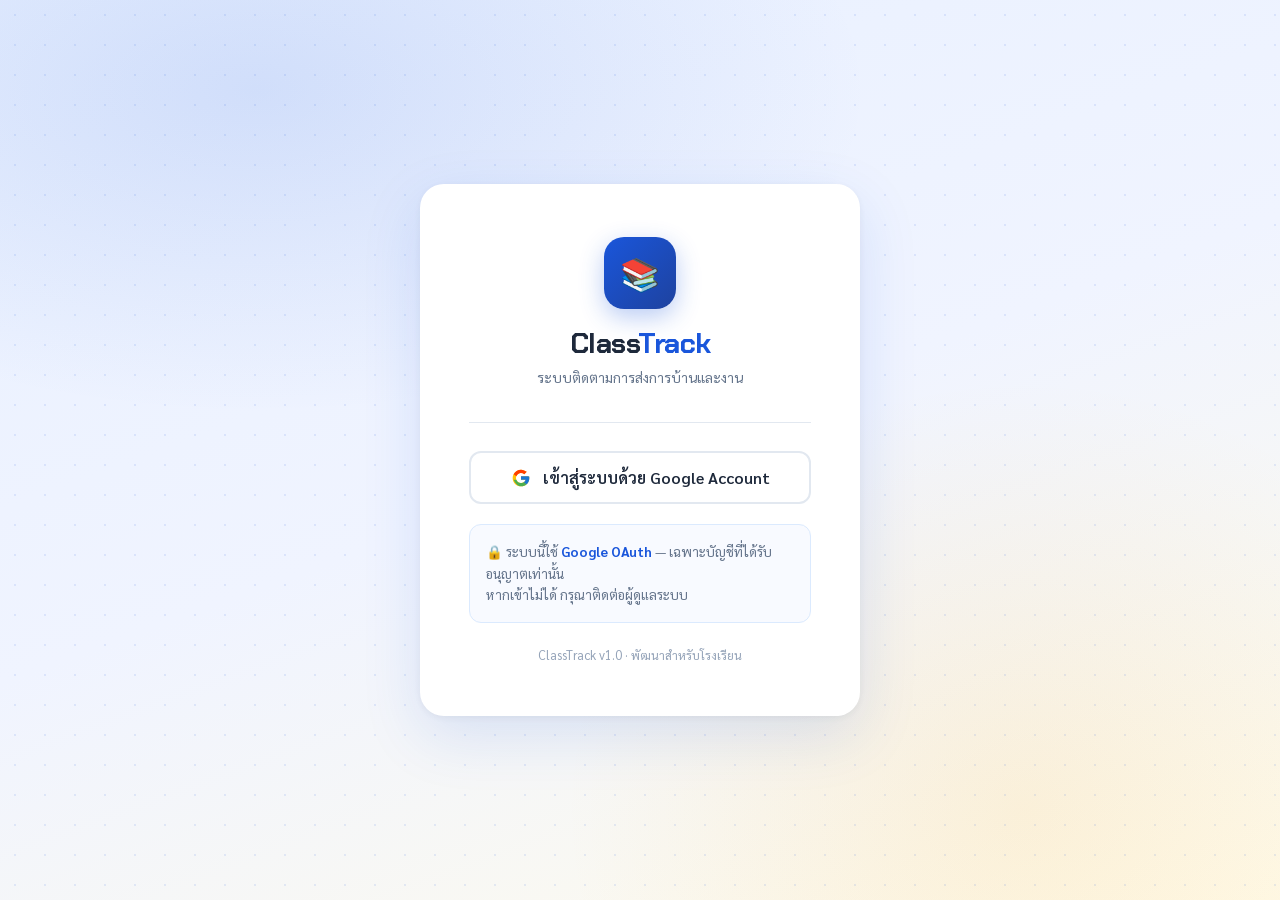
==== pages/assignments.html @ 79a64e8d "Add files via upload" ====
<!DOCTYPE html>
<html lang="th">
<head>
  <meta charset="UTF-8" />
  <meta name="viewport" content="width=device-width, initial-scale=1.0" />
  <title>มอบหมายงาน — ClassTrack</title>
  <link href="https://fonts.googleapis.com/css2?family=Sarabun:wght@300;400;500;600;700&family=Chakra+Petch:wght@500;600;700&display=swap" rel="stylesheet" />
  <link href="https://cdn.jsdelivr.net/npm/bootstrap@5.3.3/dist/css/bootstrap.min.css" rel="stylesheet" />
  <link href="https://cdn.jsdelivr.net/npm/bootstrap-icons@1.11.3/font/bootstrap-icons.css" rel="stylesheet" />
  <link href="../assets/css/main.css" rel="stylesheet" />
</head>
<body>
<nav id="sidebar">
  <div class="sidebar-brand"><span class="brand-icon">📚</span><span class="brand-name">Class<b>Track</b></span></div>
  <div class="sidebar-user">
    <div class="user-avatar" id="user-avatar">ค</div>
    <div><div class="user-name" id="user-name">กำลังโหลด...</div><div class="user-role" id="user-role"></div></div>
  </div>
  <ul class="sidebar-nav">
    <li><a href="dashboard.html" data-page="dashboard"><i class="bi bi-speedometer2"></i> Dashboard</a></li>
    <li><a href="assignments.html" data-page="assignments"><i class="bi bi-journal-plus"></i> มอบหมายงาน</a></li>
    <li><a href="checkwork.html" data-page="checkwork"><i class="bi bi-calendar-check"></i> ตรวจงาน</a></li>
    <li><a href="students.html" data-page="students"><i class="bi bi-people"></i> จัดการนักเรียน</a></li>
    <li><a href="reports.html" data-page="reports"><i class="bi bi-bar-chart-line"></i> รายงานผล</a></li>
    <li class="admin-only"><a href="classes.html" data-page="classes"><i class="bi bi-building"></i> จัดการชั้นเรียน</a></li>
    <li class="admin-only"><a href="settings.html" data-page="settings"><i class="bi bi-gear"></i> ตั้งค่าระบบ</a></li>
  </ul>
  <div class="sidebar-footer"><button class="btn-logout" onclick="Auth.logout()"><i class="bi bi-box-arrow-left"></i> ออกจากระบบ</button></div>
</nav>
<header id="topbar">
  <button id="sidebar-toggle" onclick="toggleSidebar()"><i class="bi bi-list"></i></button>
  <span class="topbar-title">มอบหมายงาน</span><span></span>
</header>

<main id="main-content">
  <div class="page-header">
    <div>
      <div class="page-title">มอบหมายงาน <span>Assignment</span></div>
      <div class="page-sub">สร้างและจัดการงานที่มอบหมายให้นักเรียน</div>
    </div>
    <button class="btn-primary-ct" onclick="openModal()">
      <i class="bi bi-plus-lg"></i> สร้างงานใหม่
    </button>
  </div>

  <!-- Filter bar -->
  <div class="card mb-3">
    <div class="card-body-ct">
      <div class="row g-2 align-items-end">
        <div class="col-sm-4 col-md-3">
          <label class="form-label">ชั้นเรียน</label>
          <select class="form-select" id="filter-class" onchange="loadAssignments()">
            <option value="">ทุกชั้นเรียน</option>
          </select>
        </div>
        <div class="col-sm-4 col-md-3">
          <label class="form-label">วิชา</label>
          <select class="form-select" id="filter-subject" onchange="loadAssignments()">
            <option value="">ทุกวิชา</option>
          </select>
        </div>
        <div class="col-sm-4 col-md-3">
          <label class="form-label">วันที่กำหนดส่ง</label>
          <input type="date" class="form-control" id="filter-date" onchange="loadAssignments()" />
        </div>
        <div class="col-md-3">
          <button class="btn-outline-ct w-100" onclick="clearFilters()">
            <i class="bi bi-x-circle"></i> ล้างตัวกรอง
          </button>
        </div>
      </div>
    </div>
  </div>

  <!-- Assignment Table -->
  <div class="card">
    <div class="card-body-ct" id="assign-table-wrap">
      <div class="d-flex justify-content-center py-5"><div class="spinner"></div></div>
    </div>
  </div>
</main>

<!-- ── Create/Edit Assignment Modal ── -->
<div class="modal fade" id="assignModal" tabindex="-1">
  <div class="modal-dialog modal-lg modal-dialog-centered">
    <div class="modal-content" style="border-radius:18px;border:none">
      <div class="modal-header" style="border-bottom:1px solid var(--border);padding:20px 24px">
        <h5 class="modal-title" id="modal-title" style="font-family:'Chakra Petch',sans-serif;font-weight:600">
          สร้างงานใหม่
        </h5>
        <button type="button" class="btn-close" data-bs-dismiss="modal"></button>
      </div>
      <div class="modal-body" style="padding:24px">
        <input type="hidden" id="edit-assign-id" />
        <div class="row g-3">
          <div class="col-md-6">
            <label class="form-label">ชั้นเรียน <span class="text-danger">*</span></label>
            <select class="form-select" id="inp-class" required></select>
          </div>
          <div class="col-md-6">
            <label class="form-label">วิชา <span class="text-danger">*</span></label>
            <select class="form-select" id="inp-subject" required></select>
          </div>
          <div class="col-12">
            <label class="form-label">ชื่องาน/การบ้าน <span class="text-danger">*</span></label>
            <input type="text" class="form-control" id="inp-title" placeholder="เช่น แบบฝึกหัด หน้า 12-15" required />
          </div>
          <div class="col-12">
            <label class="form-label">รายละเอียด</label>
            <textarea class="form-control" id="inp-detail" rows="3" placeholder="อธิบายรายละเอียดงาน..."></textarea>
          </div>
          <div class="col-md-4">
            <label class="form-label">วันที่มอบหมาย <span class="text-danger">*</span></label>
            <input type="date" class="form-control" id="inp-assign-date" required />
          </div>
          <div class="col-md-4">
            <label class="form-label">วันกำหนดส่ง <span class="text-danger">*</span></label>
            <input type="date" class="form-control" id="inp-due-date" required />
          </div>
          <div class="col-md-4">
            <label class="form-label">เวลาที่ต้องส่ง</label>
            <input type="time" class="form-control" id="inp-due-time" value="23:59" />
          </div>
          <div class="col-12">
            <label class="form-label">แนบรูป/ไฟล์ (ไม่เกิน 2MB)</label>
            <input type="file" class="form-control" id="inp-file" accept="image/*,.pdf"
                   onchange="previewFile(this)" />
            <div id="file-preview" style="margin-top:10px"></div>
          </div>
        </div>
      </div>
      <div class="modal-footer" style="padding:16px 24px;border-top:1px solid var(--border);gap:10px">
        <button class="btn-outline-ct" data-bs-dismiss="modal">ยกเลิก</button>
        <button class="btn-primary-ct" onclick="submitAssignment()">
          <i class="bi bi-save"></i> <span id="save-btn-text">บันทึก</span>
        </button>
      </div>
    </div>
  </div>
</div>

<div id="global-loading" style="display:none;position:fixed;inset:0;z-index:8888;
  background:rgba(255,255,255,0.88);backdrop-filter:blur(4px);
  align-items:center;justify-content:center;flex-direction:column;gap:14px">
  <div class="spinner"></div>
  <div id="loading-text" style="font-size:15px;color:#64748b;font-family:Sarabun,sans-serif">กำลังโหลด...</div>
</div>

<script src="https://cdn.jsdelivr.net/npm/bootstrap@5.3.3/dist/js/bootstrap.bundle.min.js"></script>
<script src="https://accounts.google.com/gsi/client" async defer></script>
<script src="../assets/js/config.js"></script>
<script src="../assets/js/auth.js"></script>
<script src="../assets/js/api.js"></script>
<script src="../assets/js/ui.js"></script>
<script>
  const user = Auth.requireAuth();
  if (user) {
    UI.renderUserInfo();
    const av = document.getElementById('user-avatar');
    if (av && user.name) av.textContent = user.name.charAt(0);
    if (user.role !== 'ADMIN') document.querySelectorAll('.admin-only').forEach(el => el.style.display = 'none');
    document.querySelector('[data-page="assignments"]').classList.add('active');
    // Set today as default assign date
    document.getElementById('inp-assign-date').value = new Date().toISOString().split('T')[0];
    initPage();
  }
  function toggleSidebar() { document.getElementById('sidebar').classList.toggle('open'); }

  let _classes  = [];
  let _subjects = [];

  async function initPage() {
    try {
      const [cr, sr] = await Promise.all([Api.Classes.list(), Api.Subjects.list()]);
      _classes  = cr.data  || [];
      _subjects = sr.data  || [];
      populateDropdowns();
      loadAssignments();
    } catch(e) {
      UI.toast('โหลดข้อมูลไม่สำเร็จ', 'error');
    }
  }

  function populateDropdowns() {
    const classOpts = _classes.map(c => `<option value="${c.class_id}">${escHtml(c.class_name)}</option>`).join('');
    const subOpts   = _subjects.map(s => `<option value="${s.subject_id}">${escHtml(s.subject_name)}</option>`).join('');
    document.getElementById('filter-class').insertAdjacentHTML('beforeend', classOpts);
    document.getElementById('filter-subject').insertAdjacentHTML('beforeend', subOpts);
    document.getElementById('inp-class').innerHTML = '<option value="">เลือกชั้นเรียน</option>' + classOpts;
    document.getElementById('inp-subject').innerHTML = '<option value="">เลือกวิชา</option>' + subOpts;
  }

  async function loadAssignments() {
    const wrap = document.getElementById('assign-table-wrap');
    wrap.innerHTML = '<div class="d-flex justify-content-center py-5"><div class="spinner"></div></div>';
    try {
      const params = {};
      const cls  = document.getElementById('filter-class').value;
      const subj = document.getElementById('filter-subject').value;
      const date = document.getElementById('filter-date').value;
      if (cls)  params.class_id   = cls;
      if (subj) params.subject_id = subj;
      if (date) params.due        = date;
      const res = await Api.get('/assignments', params);
      renderTable(res.data || []);
    } catch(e) {
      wrap.innerHTML = '<div class="alert-ct warning">⚠️ โหลดข้อมูลไม่สำเร็จ</div>';
    }
  }

  function renderTable(rows) {
    if (!rows.length) {
      document.getElementById('assign-table-wrap').innerHTML =
        '<div class="empty-state"><div class="empty-icon">📭</div><p>ไม่มีงานที่มอบหมาย</p></div>';
      return;
    }
    const trs = rows.map(a => `
      <tr>
        <td><div style="font-weight:600">${escHtml(a.title)}</div>
            <div style="font-size:12px;color:var(--muted)">${escHtml(a.detail||'')}</div></td>
        <td>${escHtml(a.class_name)}</td>
        <td>${escHtml(a.subject_name)}</td>
        <td>${UI.formatDate(a.assign_date)}</td>
        <td><span style="color:var(--danger);font-weight:600">${UI.formatDate(a.due_date)}</span>
            <div style="font-size:12px;color:var(--muted)">${escHtml(a.due_time||'')}</div></td>
        <td>
          <div style="font-size:13px;font-weight:700;color:${(a.submit_pct>=80)?'var(--success)':(a.submit_pct>=50)?'var(--warning)':'var(--danger)'}">${a.submit_pct??0}%</div>
          <div class="progress-ct mt-1"><div class="progress-ct-bar" style="width:${a.submit_pct??0}%;background:${(a.submit_pct>=80)?'var(--success)':(a.submit_pct>=50)?'var(--warning)':'var(--danger)'}"></div></div>
        </td>
        <td>
          <div class="d-flex gap-1">
            <a href="checkwork.html?assign_id=${a.assign_id}" class="btn btn-sm btn-outline-primary" title="ตรวจงาน"><i class="bi bi-check-square"></i></a>
            <button class="btn btn-sm btn-outline-secondary" onclick="editAssignment(${JSON.stringify(a).replace(/"/g,'&quot;')})" title="แก้ไข"><i class="bi bi-pencil"></i></button>
            <button class="btn btn-sm btn-outline-info" onclick="copyAssignment('${a.assign_id}')" title="คัดลอก"><i class="bi bi-copy"></i></button>
            <button class="btn btn-sm btn-outline-danger" onclick="deleteAssignment('${a.assign_id}')" title="ลบ"><i class="bi bi-trash"></i></button>
          </div>
        </td>
      </tr>`).join('');

    document.getElementById('assign-table-wrap').innerHTML = `
      <div class="table-responsive">
        <table class="table table-hover align-middle" style="font-size:14px">
          <thead class="table-light"><tr>
            <th>ชื่องาน</th><th>ชั้น</th><th>วิชา</th>
            <th>วันมอบ</th><th>กำหนดส่ง</th><th>% ส่ง</th><th>จัดการ</th>
          </tr></thead>
          <tbody>${trs}</tbody>
        </table>
      </div>`;
  }

  function openModal(isEdit = false) {
    document.getElementById('modal-title').textContent  = isEdit ? 'แก้ไขงาน' : 'สร้างงานใหม่';
    document.getElementById('save-btn-text').textContent = isEdit ? 'อัพเดต' : 'บันทึก';
    if (!isEdit) {
      document.getElementById('edit-assign-id').value = '';
      document.getElementById('inp-title').value  = '';
      document.getElementById('inp-detail').value = '';
      document.getElementById('inp-class').value  = '';
      document.getElementById('inp-subject').value= '';
      document.getElementById('inp-assign-date').value = new Date().toISOString().split('T')[0];
      document.getElementById('inp-due-date').value = '';
      document.getElementById('inp-due-time').value = '23:59';
      document.getElementById('file-preview').innerHTML = '';
    }
    UI.modal('assignModal', true);
  }

  function editAssignment(a) {
    openModal(true);
    document.getElementById('edit-assign-id').value = a.assign_id;
    document.getElementById('inp-title').value   = a.title   || '';
    document.getElementById('inp-detail').value  = a.detail  || '';
    document.getElementById('inp-class').value   = a.class_id|| '';
    document.getElementById('inp-subject').value = a.subject_id || '';
    document.getElementById('inp-assign-date').value = (a.assign_date||'').slice(0,10);
    document.getElementById('inp-due-date').value    = (a.due_date||'').slice(0,10);
    document.getElementById('inp-due-time').value    = a.due_time || '23:59';
  }

  async function submitAssignment() {
    const assignId = document.getElementById('edit-assign-id').value;
    const payload = {
      class_id:    document.getElementById('inp-class').value,
      subject_id:  document.getElementById('inp-subject').value,
      title:       document.getElementById('inp-title').value.trim(),
      detail:      document.getElementById('inp-detail').value.trim(),
      assign_date: document.getElementById('inp-assign-date').value,
      due_date:    document.getElementById('inp-due-date').value,
      due_time:    document.getElementById('inp-due-time').value,
    };

    if (!payload.class_id || !payload.subject_id || !payload.title || !payload.due_date) {
      UI.toast('กรุณากรอกข้อมูลที่จำเป็นให้ครบ', 'warning'); return;
    }

    // Upload file if any
    const fileInput = document.getElementById('inp-file');
    if (fileInput.files[0]) {
      UI.loading(true, 'กำลังอัปโหลดรูป...');
      try {
        const upRes = await Api.Upload.image(fileInput.files[0]);
        payload.attachment_drive_id = upRes.data?.driveId;
        payload.attachment_url      = upRes.data?.url;
      } catch(e) {
        UI.toast('อัปโหลดรูปไม่สำเร็จ: ' + e.message, 'error');
        UI.loading(false); return;
      }
    }

    UI.loading(true, assignId ? 'กำลังอัพเดต...' : 'กำลังสร้างงาน...');
    try {
      if (assignId) {
        payload.assign_id = assignId;
        await Api.Assignments.update(payload);
        UI.toast('อัพเดตงานเรียบร้อย ✅', 'success');
      } else {
        await Api.Assignments.create(payload);
        UI.toast('สร้างงานและสร้างรายการนักเรียนเรียบร้อย ✅', 'success');
      }
      UI.modal('assignModal', false);
      loadAssignments();
    } catch(e) {
      UI.toast('เกิดข้อผิดพลาด กรุณาลองใหม่', 'error');
    } finally {
      UI.loading(false);
    }
  }

  async function deleteAssignment(assignId) {
    const ok = await UI.confirm('ต้องการลบงานนี้ใช่หรือไม่?<br><small style="color:var(--muted)">รายการนักเรียนที่เกี่ยวข้องจะถูกลบด้วย</small>', 'ลบ');
    if (!ok) return;
    UI.loading(true, 'กำลังลบ...');
    try {
      await Api.Assignments.remove(assignId);
      UI.toast('ลบงานเรียบร้อยแล้ว', 'success');
      loadAssignments();
    } catch(e) {
      UI.toast('ลบไม่สำเร็จ', 'error');
    } finally { UI.loading(false); }
  }

  async function copyAssignment(assignId) {
    UI.loading(true, 'กำลังคัดลอก...');
    try {
      await Api.Assignments.copy(assignId);
      UI.toast('คัดลอกงานเรียบร้อยแล้ว', 'success');
      loadAssignments();
    } catch(e) {
      UI.toast('คัดลอกไม่สำเร็จ', 'error');
    } finally { UI.loading(false); }
  }

  function previewFile(input) {
    const file = input.files[0];
    if (!file) return;
    const preview = document.getElementById('file-preview');
    if (file.size > CONFIG.MAX_IMAGE_SIZE) {
      UI.toast(`ไฟล์ใหญ่เกิน ${CONFIG.MAX_IMAGE_SIZE/1024/1024}MB ระบบจะย่อขนาดให้อัตโนมัติ`, 'warning');
    }
    if (file.type.startsWith('image/')) {
      const url = URL.createObjectURL(file);
      preview.innerHTML = `<img src="${url}" style="max-height:120px;border-radius:8px;border:1px solid var(--border)" />`;
    } else {
      preview.innerHTML = `<div class="alert-ct info">📎 ${escHtml(file.name)}</div>`;
    }
  }

  function clearFilters() {
    document.getElementById('filter-class').value   = '';
    document.getElementById('filter-subject').value = '';
    document.getElementById('filter-date').value    = '';
    loadAssignments();
  }

  function escHtml(str) {
    if (!str) return '';
    return String(str).replace(/&/g,'&amp;').replace(/</g,'&lt;')
      .replace(/>/g,'&gt;').replace(/"/g,'&quot;').replace(/'/g,'&#39;');
  }
</script>
</body>
</html>
---- assets/css/main.css ----
/* ════════════════════════════════════════
   ClassTrack — Global Stylesheet
   ════════════════════════════════════════ */

@import url('https://fonts.googleapis.com/css2?family=Sarabun:wght@300;400;500;600;700&family=Chakra+Petch:wght@500;600;700&display=swap');

:root {
  --primary:       #1a56db;
  --primary-dark:  #1e429f;
  --primary-light: #ebf2ff;
  --accent:        #f59e0b;
  --success:       #10b981;
  --danger:        #ef4444;
  --warning:       #f59e0b;
  --info:          #06b6d4;
  --bg:            #f4f7fe;
  --surface:       #ffffff;
  --text:          #1e293b;
  --muted:         #64748b;
  --border:        #e2e8f0;
  --sidebar-w:     240px;
  --topbar-h:      56px;
  --radius:        12px;
  --shadow-sm:     0 2px 8px rgba(0,0,0,0.06);
  --shadow:        0 4px 20px rgba(0,0,0,0.09);
  --shadow-lg:     0 12px 40px rgba(0,0,0,0.12);
}

*, *::before, *::after { box-sizing: border-box; margin: 0; padding: 0; }

body {
  font-family: 'Sarabun', sans-serif;
  background: var(--bg);
  color: var(--text);
  min-height: 100vh;
  display: flex;
}

/* ── Sidebar ─────────────────────────── */
#sidebar {
  width: var(--sidebar-w);
  min-height: 100vh;
  background: var(--surface);
  border-right: 1px solid var(--border);
  display: flex;
  flex-direction: column;
  position: fixed;
  left: 0; top: 0; bottom: 0;
  z-index: 200;
  transition: transform 0.3s cubic-bezier(0.4,0,0.2,1);
  box-shadow: var(--shadow-sm);
}

.sidebar-brand {
  display: flex;
  align-items: center;
  gap: 10px;
  padding: 22px 20px 18px;
  border-bottom: 1px solid var(--border);
}
.brand-icon { font-size: 24px; }
.brand-name {
  font-family: 'Chakra Petch', sans-serif;
  font-size: 18px; font-weight: 600; color: var(--text);
}
.brand-name b { color: var(--primary); }

.sidebar-user {
  display: flex;
  align-items: center;
  gap: 10px;
  padding: 16px 20px;
  border-bottom: 1px solid var(--border);
  background: var(--primary-light);
}
.user-avatar {
  width: 38px; height: 38px;
  background: var(--primary);
  border-radius: 50%;
  display: flex; align-items: center; justify-content: center;
  color: white; font-weight: 700; font-size: 16px;
  flex-shrink: 0;
}
.user-name { font-size: 14px; font-weight: 600; color: var(--text); }
.user-role { font-size: 12px; color: var(--primary); font-weight: 500; }

.sidebar-nav {
  list-style: none;
  padding: 12px 0;
  flex: 1;
  overflow-y: auto;
}
.sidebar-nav li a {
  display: flex;
  align-items: center;
  gap: 10px;
  padding: 11px 20px;
  font-size: 14.5px;
  color: var(--muted);
  text-decoration: none;
  border-radius: 0;
  transition: all 0.18s;
  border-left: 3px solid transparent;
}
.sidebar-nav li a i { font-size: 16px; width: 18px; text-align: center; }
.sidebar-nav li a:hover {
  background: var(--primary-light);
  color: var(--primary);
  border-left-color: var(--primary);
}
.sidebar-nav li a.active {
  background: var(--primary-light);
  color: var(--primary);
  border-left-color: var(--primary);
  font-weight: 600;
}

.sidebar-footer {
  padding: 16px 20px;
  border-top: 1px solid var(--border);
}
.btn-logout {
  width: 100%;
  display: flex; align-items: center; gap: 8px;
  padding: 9px 16px;
  background: none; border: 1px solid var(--border);
  border-radius: var(--radius);
  color: var(--muted); font-size: 14px;
  font-family: 'Sarabun', sans-serif;
  cursor: pointer;
  transition: all 0.18s;
}
.btn-logout:hover { border-color: var(--danger); color: var(--danger); background: #fff5f5; }

/* ── Topbar (mobile) ─────────────────── */
#topbar {
  display: none;
  position: fixed;
  top: 0; left: 0; right: 0;
  height: var(--topbar-h);
  background: var(--surface);
  border-bottom: 1px solid var(--border);
  align-items: center;
  justify-content: space-between;
  padding: 0 16px;
  z-index: 300;
  box-shadow: var(--shadow-sm);
}
#sidebar-toggle {
  background: none; border: none;
  font-size: 22px; cursor: pointer; color: var(--text);
  padding: 4px 8px;
}
.topbar-title {
  font-family: 'Chakra Petch', sans-serif;
  font-size: 17px; font-weight: 600; color: var(--primary);
}

/* ── Main Content ────────────────────── */
#main-content {
  margin-left: var(--sidebar-w);
  flex: 1;
  min-height: 100vh;
  padding: 28px;
}

/* ── Page Header ─────────────────────── */
.page-header {
  display: flex;
  align-items: center;
  justify-content: space-between;
  margin-bottom: 24px;
  flex-wrap: wrap;
  gap: 12px;
}
.page-title {
  font-family: 'Chakra Petch', sans-serif;
  font-size: 22px; font-weight: 700; color: var(--text);
}
.page-title span { color: var(--primary); }
.page-sub { font-size: 14px; color: var(--muted); margin-top: 2px; }

/* ── Cards ───────────────────────────── */
.card {
  background: var(--surface);
  border-radius: 16px;
  border: 1px solid var(--border);
  box-shadow: var(--shadow-sm);
  overflow: hidden;
}
.card-header-ct {
  padding: 18px 22px 16px;
  border-bottom: 1px solid var(--border);
  display: flex;
  align-items: center;
  justify-content: space-between;
  gap: 12px;
}
.card-header-ct h5 {
  font-size: 16px; font-weight: 600; color: var(--text); margin: 0;
}
.card-body-ct { padding: 22px; }

/* ── Stat Cards ──────────────────────── */
.stat-card {
  background: var(--surface);
  border-radius: 16px;
  border: 1px solid var(--border);
  padding: 20px 22px;
  box-shadow: var(--shadow-sm);
  display: flex;
  align-items: center;
  gap: 16px;
  transition: box-shadow 0.2s, transform 0.2s;
}
.stat-card:hover { box-shadow: var(--shadow); transform: translateY(-2px); }
.stat-icon {
  width: 52px; height: 52px; border-radius: 14px;
  display: flex; align-items: center; justify-content: center;
  font-size: 24px; flex-shrink: 0;
}
.stat-icon.blue  { background: #eff6ff; }
.stat-icon.green { background: #f0fdf4; }
.stat-icon.amber { background: #fffbeb; }
.stat-icon.red   { background: #fff5f5; }
.stat-value { font-size: 26px; font-weight: 700; color: var(--text); line-height: 1.1; }
.stat-label { font-size: 13px; color: var(--muted); margin-top: 2px; }

/* ── Buttons ─────────────────────────── */
.btn-primary-ct {
  display: inline-flex; align-items: center; gap: 7px;
  padding: 9px 20px;
  background: var(--primary); color: white;
  border: none; border-radius: var(--radius);
  font-family: 'Sarabun', sans-serif;
  font-size: 14.5px; font-weight: 600;
  cursor: pointer; text-decoration: none;
  transition: all 0.18s;
  box-shadow: 0 2px 8px rgba(26,86,219,0.25);
}
.btn-primary-ct:hover { background: var(--primary-dark); transform: translateY(-1px); color: white; }

.btn-outline-ct {
  display: inline-flex; align-items: center; gap: 7px;
  padding: 9px 20px;
  background: white; color: var(--primary);
  border: 2px solid var(--primary);
  border-radius: var(--radius);
  font-family: 'Sarabun', sans-serif;
  font-size: 14.5px; font-weight: 600;
  cursor: pointer; text-decoration: none;
  transition: all 0.18s;
}
.btn-outline-ct:hover { background: var(--primary); color: white; }

.btn-success-ct {
  display: inline-flex; align-items: center; gap: 7px;
  padding: 8px 18px;
  background: var(--success); color: white;
  border: none; border-radius: var(--radius);
  font-family: 'Sarabun', sans-serif;
  font-size: 14px; font-weight: 600;
  cursor: pointer; transition: all 0.18s;
}
.btn-success-ct:hover { background: #059669; }

.btn-danger-ct {
  display: inline-flex; align-items: center; gap: 7px;
  padding: 8px 18px;
  background: var(--danger); color: white;
  border: none; border-radius: var(--radius);
  font-family: 'Sarabun', sans-serif;
  font-size: 14px; font-weight: 600;
  cursor: pointer; transition: all 0.18s;
}
.btn-danger-ct:hover { background: #dc2626; }

/* ── Form Controls ───────────────────── */
.form-control, .form-select {
  border-radius: 10px !important;
  border: 1.5px solid var(--border) !important;
  font-family: 'Sarabun', sans-serif !important;
  font-size: 14.5px !important;
  padding: 9px 14px !important;
  transition: border-color 0.18s, box-shadow 0.18s !important;
}
.form-control:focus, .form-select:focus {
  border-color: var(--primary) !important;
  box-shadow: 0 0 0 3px rgba(26,86,219,0.12) !important;
}
.form-label { font-size: 14px; font-weight: 600; color: var(--text); margin-bottom: 6px; }

/* ── Table ───────────────────────────── */
.table { font-size: 14px; font-family: 'Sarabun', sans-serif; }
.table th { font-size: 13px; font-weight: 600; color: var(--muted); text-transform: uppercase; letter-spacing: 0.3px; }
.table td { vertical-align: middle; }
.table-hover tbody tr:hover { background: var(--primary-light); }

/* ── Status Buttons (check work) ────── */
.status-btn {
  padding: 6px 14px;
  border-radius: 8px;
  border: 2px solid;
  font-family: 'Sarabun', sans-serif;
  font-size: 13px; font-weight: 600;
  cursor: pointer;
  transition: all 0.15s;
  background: white;
}
.status-btn.SENT     { border-color: var(--success); color: var(--success); }
.status-btn.SENT.active { background: var(--success); color: white; }
.status-btn.NOT_SENT { border-color: var(--danger); color: var(--danger); }
.status-btn.NOT_SENT.active { background: var(--danger); color: white; }
.status-btn.LATE     { border-color: var(--warning); color: #b45309; }
.status-btn.LATE.active { background: var(--warning); color: white; }
.status-btn.EXCUSED  { border-color: var(--info); color: #0e7490; }
.status-btn.EXCUSED.active { background: var(--info); color: white; }

/* ── Spinner ─────────────────────────── */
.spinner {
  width: 40px; height: 40px;
  border: 3px solid var(--border);
  border-top-color: var(--primary);
  border-radius: 50%;
  animation: spin 0.8s linear infinite;
}
@keyframes spin { to { transform: rotate(360deg); } }

/* ── Calendar ────────────────────────── */
.cal-grid {
  display: grid;
  grid-template-columns: repeat(7, 1fr);
  gap: 4px;
}
.cal-day-hdr {
  text-align: center; padding: 8px;
  font-size: 12px; font-weight: 700;
  color: var(--muted); text-transform: uppercase;
}
.cal-day {
  aspect-ratio: 1;
  display: flex; flex-direction: column;
  align-items: center; justify-content: center;
  border-radius: 10px;
  cursor: pointer;
  font-size: 14px;
  position: relative;
  transition: all 0.15s;
  border: 2px solid transparent;
}
.cal-day:hover { background: var(--primary-light); }
.cal-day.has-work::after {
  content: '';
  width: 6px; height: 6px;
  background: var(--primary);
  border-radius: 50%;
  position: absolute;
  bottom: 5px;
}
.cal-day.today { border-color: var(--primary); background: var(--primary-light); font-weight: 700; color: var(--primary); }
.cal-day.selected { background: var(--primary); color: white; }
.cal-day.selected::after { background: white; }
.cal-day.other-month { color: #cbd5e1; }

/* ── Progress Bar ────────────────────── */
.progress-ct {
  height: 8px; border-radius: 4px;
  background: var(--border); overflow: hidden;
}
.progress-ct-bar {
  height: 100%; border-radius: 4px;
  transition: width 0.4s ease;
}

/* ── Empty State ─────────────────────── */
.empty-state {
  text-align: center;
  padding: 60px 20px;
  color: var(--muted);
}
.empty-state .empty-icon { font-size: 52px; margin-bottom: 16px; }
.empty-state p { font-size: 15px; }

/* ── Alert inline ────────────────────── */
.alert-ct {
  padding: 14px 18px;
  border-radius: 12px;
  font-size: 14.5px;
  display: flex; align-items: center; gap: 10px;
  margin-bottom: 16px;
}
.alert-ct.info    { background: #eff6ff; color: #1e429f; border: 1px solid #bfdbfe; }
.alert-ct.success { background: #f0fdf4; color: #065f46; border: 1px solid #bbf7d0; }
.alert-ct.warning { background: #fffbeb; color: #92400e; border: 1px solid #fde68a; }
.alert-ct.danger  { background: #fff5f5; color: #991b1b; border: 1px solid #fecaca; }

/* ── Responsive ──────────────────────── */
@media (max-width: 768px) {
  #sidebar { transform: translateX(-100%); }
  #sidebar.open { transform: translateX(0); box-shadow: var(--shadow-lg); }
  #topbar { display: flex; }
  #main-content { margin-left: 0; padding: 16px; padding-top: calc(var(--topbar-h) + 16px); }
}

@media (max-width: 576px) {
  .stat-card { padding: 14px 16px; }
  .stat-value { font-size: 22px; }
}
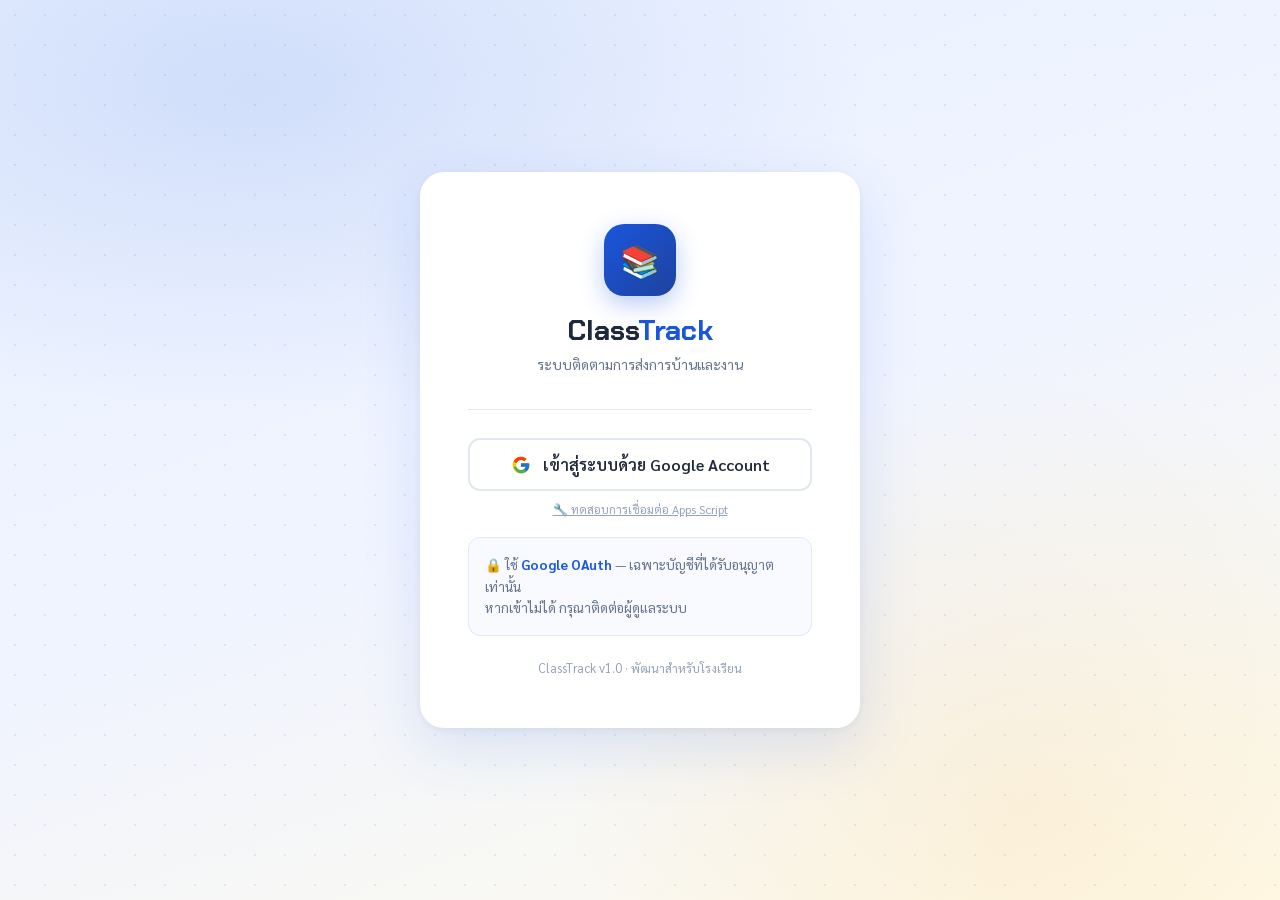
==== commit 4e6e18b9: "Add files via upload" ====
--- a/pages/assignments.html
+++ b/pages/assignments.html
@@ -149,8 +149,9 @@
 <script src="https://cdn.jsdelivr.net/npm/bootstrap@5.3.3/dist/js/bootstrap.bundle.min.js"></script>
 <script src="https://accounts.google.com/gsi/client" async defer></script>
 <script src="../assets/js/config.js"></script>
+<script src="../assets/js/api.js"></script>
 <script src="../assets/js/auth.js"></script>
-<script src="../assets/js/api.js"></script>
+
 <script src="../assets/js/ui.js"></script>
 <script>
   const user = Auth.requireAuth();
@@ -182,8 +183,8 @@
   }
 
   function populateDropdowns() {
-    const classOpts = _classes.map(c => `<option value="${c.class_id}">${escHtml(c.class_name)}</option>`).join('');
-    const subOpts   = _subjects.map(s => `<option value="${s.subject_id}">${escHtml(s.subject_name)}</option>`).join('');
+    const classOpts = _classes.map(c => `<option value="${c.class_id}">${UI.escHtml(c.class_name)}</option>`).join('');
+    const subOpts   = _subjects.map(s => `<option value="${s.subject_id}">${UI.escHtml(s.subject_name)}</option>`).join('');
     document.getElementById('filter-class').insertAdjacentHTML('beforeend', classOpts);
     document.getElementById('filter-subject').insertAdjacentHTML('beforeend', subOpts);
     document.getElementById('inp-class').innerHTML = '<option value="">เลือกชั้นเรียน</option>' + classOpts;
@@ -216,13 +217,13 @@
     }
     const trs = rows.map(a => `
       <tr>
-        <td><div style="font-weight:600">${escHtml(a.title)}</div>
-            <div style="font-size:12px;color:var(--muted)">${escHtml(a.detail||'')}</div></td>
-        <td>${escHtml(a.class_name)}</td>
-        <td>${escHtml(a.subject_name)}</td>
+        <td><div style="font-weight:600">${UI.escHtml(a.title)}</div>
+            <div style="font-size:12px;color:var(--muted)">${UI.escHtml(a.detail||'')}</div></td>
+        <td>${UI.escHtml(a.class_name)}</td>
+        <td>${UI.escHtml(a.subject_name)}</td>
         <td>${UI.formatDate(a.assign_date)}</td>
         <td><span style="color:var(--danger);font-weight:600">${UI.formatDate(a.due_date)}</span>
-            <div style="font-size:12px;color:var(--muted)">${escHtml(a.due_time||'')}</div></td>
+            <div style="font-size:12px;color:var(--muted)">${UI.escHtml(a.due_time||'')}</div></td>
         <td>
           <div style="font-size:13px;font-weight:700;color:${(a.submit_pct>=80)?'var(--success)':(a.submit_pct>=50)?'var(--warning)':'var(--danger)'}">${a.submit_pct??0}%</div>
           <div class="progress-ct mt-1"><div class="progress-ct-bar" style="width:${a.submit_pct??0}%;background:${(a.submit_pct>=80)?'var(--success)':(a.submit_pct>=50)?'var(--warning)':'var(--danger)'}"></div></div>
@@ -362,7 +363,7 @@
       const url = URL.createObjectURL(file);
       preview.innerHTML = `<img src="${url}" style="max-height:120px;border-radius:8px;border:1px solid var(--border)" />`;
     } else {
-      preview.innerHTML = `<div class="alert-ct info">📎 ${escHtml(file.name)}</div>`;
+      preview.innerHTML = `<div class="alert-ct info">📎 ${UI.escHtml(file.name)}</div>`;
     }
   }
 
@@ -372,12 +373,6 @@
     document.getElementById('filter-date').value    = '';
     loadAssignments();
   }
-
-  function escHtml(str) {
-    if (!str) return '';
-    return String(str).replace(/&/g,'&amp;').replace(/</g,'&lt;')
-      .replace(/>/g,'&gt;').replace(/"/g,'&quot;').replace(/'/g,'&#39;');
-  }
 </script>
 </body>
 </html>
